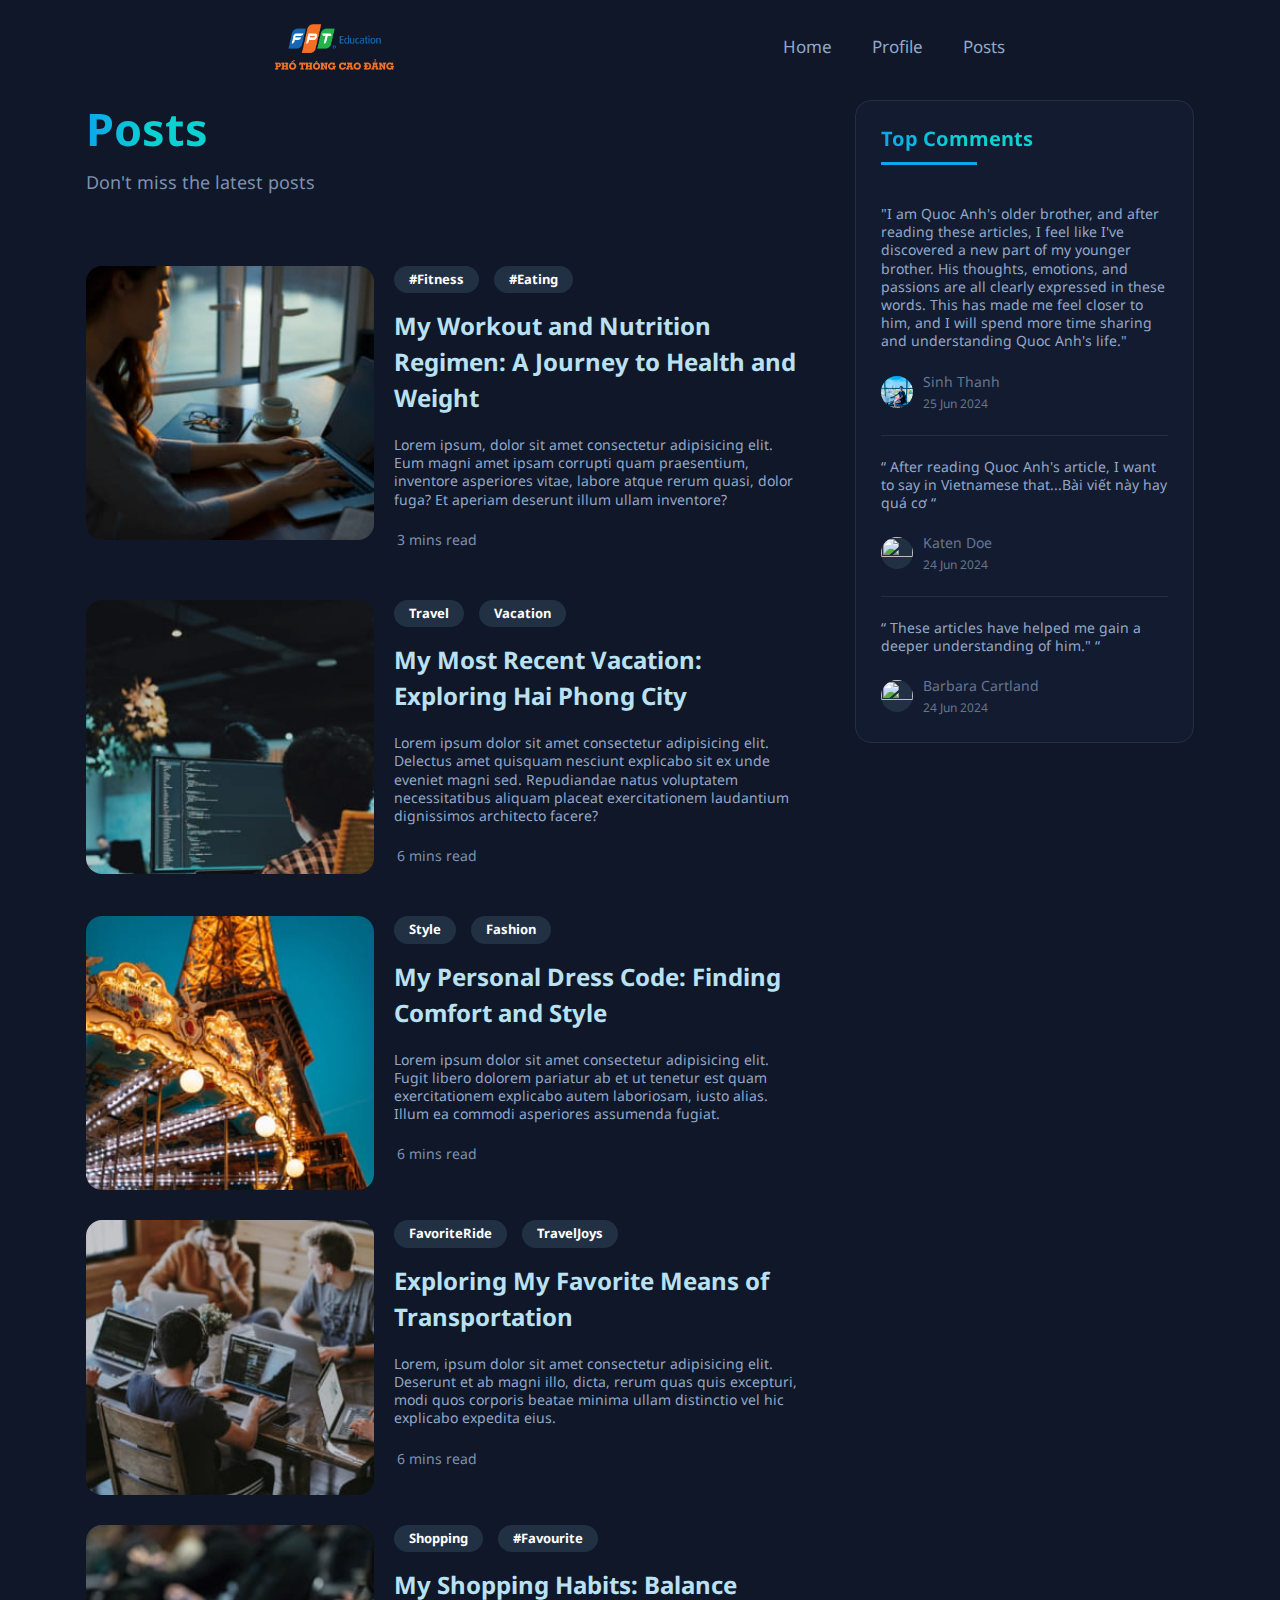
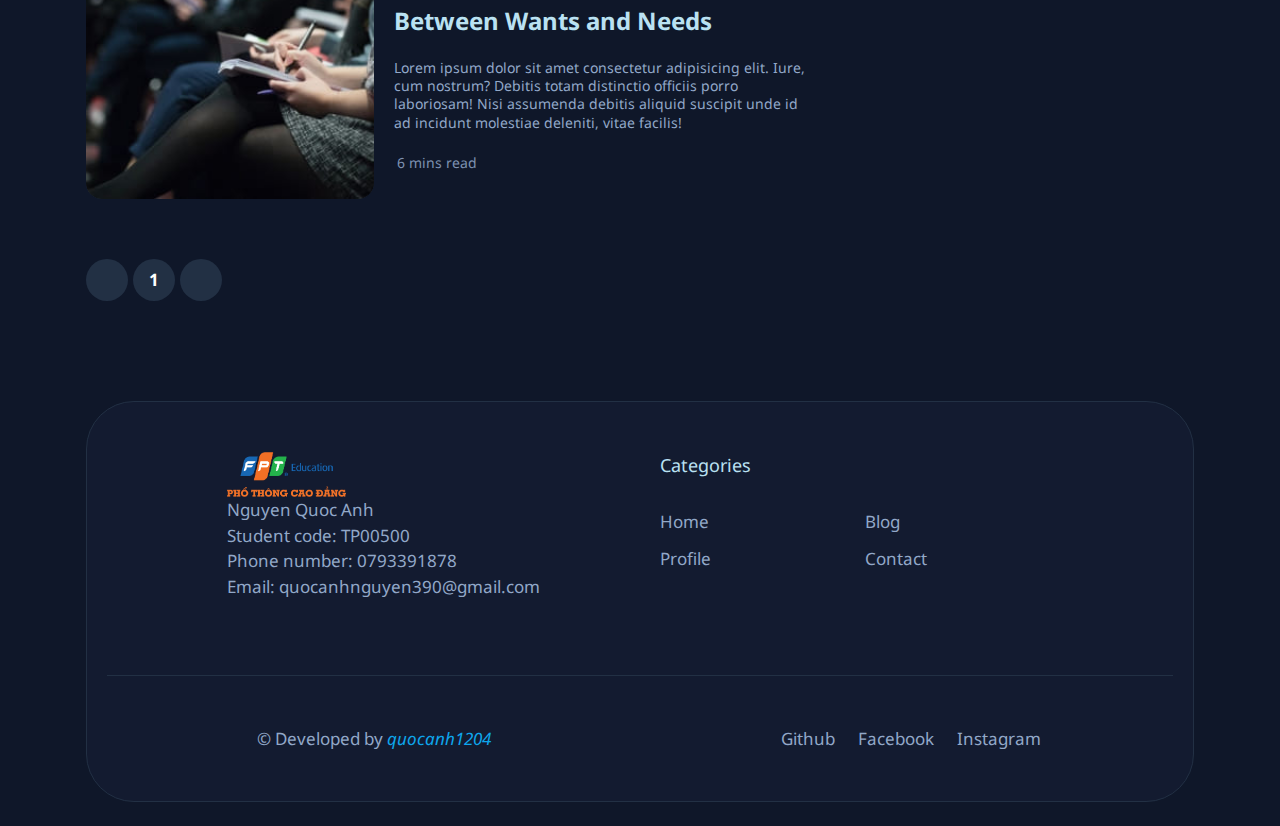
==== page/posts.html @ 00348549 "Add files via upload" ====
<!DOCTYPE html>
<html lang="en">
  <head>
    <meta charset="UTF-8" />
    <meta name="viewport" content="width=device-width, initial-scale=1.0" />
    <title>Posts- Nguyen Quoc Anh</title>
    <meta name="title" content="Quoc Anh - Posts" />

    <link rel="preconnect" href="https://fonts.googleapis.com" />
    <link rel="preconnect" href="https://fonts.gstatic.com" crossorigin />
    <link
      href="https://fonts.googleapis.com/css2?family=Noto+Sans:wght@300;400;500;600;700;800&display=swap"
      rel="stylesheet"
    />
    <link rel="stylesheet" href="/assets/css/style.css" />
  </head>
  <body id="#top">
    <!-- Header -->
    <header class="header" data-header>
      <div class="container">
        <a href="/#" class="logo">
          <img
            src="/assets/images/logo.png"
            width="119"
            height="37"
            alt="FPT logo"
          />
        </a>

        <nav class="navbar" data-navbar>
          <div class="navbar-top">
            <a href="/#" class="logo">
              <img
                src="/assets/images/logo.png"
                width="119"
                height="37"
                alt="FPT logo"
              />
            </a>

            <button
              class="nav-close-btn"
              aria-label="close menu"
              data-nav-toggler
            >
              <ion-icon name="close-outline" aria-hidden="true"></ion-icon>
            </button>
          </div>

          <ul class="navbar-list">
            <li>
              <a href="/#" class="navbar-link hover-1" data-nav-toggler>Home</a>
            </li>

            <li>
              <a
                href="/page/profile.html"
                class="navbar-link hover-1"
                data-nav-toggler
                >Profile</a
              >
            </li>
            <li>
              <a
                href="/page/posts.html"
                class="navbar-link hover-1"
                data-nav-toggler
                >Posts</a
              >
            </li>
          </ul>
        </nav>
      </div>
    </header>
    <!-- Posts -->
    <section
      class="section recent-post"
      id="recent"
      aria-labelledby="recent-label"
    >
      <div class="container">
        <div class="post-main">
          <h2 class="headline headline-2 section-title">
            <span class="span">Posts</span>
          </h2>

          <p class="section-text">Don't miss the latest posts</p>

          <ul class="grid-list">
            <li>
              <div class="recent-post-card">
                <figure
                  class="card-banner img-holder"
                  style="--width: 271; --height: 258"
                >
                <a href="/page/topic1.html"> <img
                  src="/assets/images/recent-post-1.jpg"
                  width="271"
                  height="258"
                  loading="lazy"
                  alt="Helpful Tips for Working from Home as a Freelancer"
                  class="img-cover"
                /></a>
                 
                </figure>

                <div class="card-content">
                  <div class="card-wrapper" style="margin-block:0;">  <div class="card-tag">  <a href="#" class="card-badge">#Fitness</a>
                    <a href="#" class="card-badge">#Eating</a></div></div>
                
                
                  <h3 class="headline headline-3 card-title">
                    <a href="/page/topic1.html" class="link hover-2"
                      >My Workout and Nutrition Regimen: A Journey to Health and Weight</a
                    >
                  </h3>

                  <p class="card-text">
                 Lorem ipsum, dolor sit amet consectetur adipisicing elit. Eum magni amet ipsam corrupti quam praesentium, inventore asperiores vitae, labore atque rerum quasi, dolor fuga? Et aperiam deserunt illum ullam inventore?
                  </p>

                  <div class="card-wrapper">
                   

                    <div class="wrapper">
                      <ion-icon
                        name="time-outline"
                        aria-hidden="true"
                        role="img"
                        class="md hydrated"
                      ></ion-icon>

                      <span class="span">3 mins read</span>
                    </div>
                  </div>
                </div>
              </div>
            </li>

            <li>
              <div class="recent-post-card">
                <figure
                  class="card-banner img-holder"
                  style="--width: 271; --height: 258"
                >
                <a href="/page/topic2.html"> <img
                  src="/assets/images/recent-post-2.jpg"
                  width="271"
                  height="258"
                  loading="lazy"
                  alt="Helpful Tips for Working from Home as a Freelancer"
                  class="img-cover"
                /></a>
                 
                </figure>

                <div class="card-content" style="margin-block: 0;">
                  <div class="card-wrapper" style="margin-block:0;">  <div class="card-tag"> 
                  <a href="#" class="card-badge">Travel</a>
                  <a href="#" class="card-badge">Vacation</a></div></div>

                  <h3 class="headline headline-3 card-title">
                    <a href="/page/topic2.html" class="link hover-2"
                      >My Most Recent Vacation: Exploring Hai Phong City</a
                    >
                  </h3>

                  <p class="card-text">
                   Lorem ipsum dolor sit amet consectetur adipisicing elit. Delectus amet quisquam nesciunt explicabo sit ex unde eveniet magni sed. Repudiandae natus voluptatem necessitatibus aliquam placeat exercitationem laudantium dignissimos architecto facere?
                  </p>

                  <div class="card-wrapper">
                    <div class="wrapper">
                      <ion-icon
                        name="time-outline"
                        aria-hidden="true"
                        role="img"
                        class="md hydrated"
                      ></ion-icon>

                      <span class="span">6 mins read</span>
                    </div>
                  </div>
                </div>
              </div>
            </li>

            <li>
              <div class="recent-post-card">
                <figure
                  class="card-banner img-holder"
                  style="--width: 271; --height: 258"
                >
                <a href="/page/topic3.html"><img
                  src="/assets/images/recent-post-3.jpg"
                  width="271"
                  height="258"
                  loading="lazy"
                  alt="Helpful Tips for Working from Home as a Freelancer"
                  class="img-cover"
                /></a>
                  
                </figure>

                <div class="card-content">
                  
                  <div class="card-wrapper" style="margin-block:0;">  <div class="card-tag"> 
                    <a href="#" class="card-badge">Style</a>
                    <a href="#" class="card-badge">Fashion</a></div></div>

                  <h3 class="headline headline-3 card-title">
                    <a href="/page/topic3.html" class="link hover-2"
                      >My Personal Dress Code: Finding Comfort and Style</a
                    >
                  </h3>

                  <p class="card-text">
                    Lorem ipsum dolor sit amet consectetur adipisicing elit. Fugit libero dolorem pariatur ab et ut tenetur est quam exercitationem explicabo autem laboriosam, iusto alias. Illum ea commodi asperiores assumenda fugiat.
                  </p>

                  <div class="card-wrapper">

                    <div class="wrapper">
                      <ion-icon
                        name="time-outline"
                        aria-hidden="true"
                        role="img"
                        class="md hydrated"
                      ></ion-icon>

                      <span class="span">6 mins read</span>
                    </div>
                  </div>
                </div>
              </div>
            </li>

            <li>
              <div class="recent-post-card">
                <figure
                  class="card-banner img-holder"
                  style="--width: 271; --height: 258"
                >
                <a href="/page/topic4.html"> <img
                  src="/assets/images/recent-post-4.jpg"
                  width="271"
                  height="258"
                  loading="lazy"
                  alt="Helpful Tips for Working from Home as a Freelancer"
                  class="img-cover"
                /></a>
                 
                </figure>

                <div class="card-content">
                  <div class="card-wrapper" style="margin-block:0;">  <div class="card-tag"> 
                  <a href="#" class="card-badge">FavoriteRide</a>
                  <a href="#" class="card-badge">TravelJoys</a></div></div>

                  <h3 class="headline headline-3 card-title">
                    <a href="/page/topic4.html" class="link hover-2"
                      >Exploring My Favorite Means of Transportation</a
                    >
                  </h3>

                  <p class="card-text">
                   Lorem, ipsum dolor sit amet consectetur adipisicing elit. Deserunt et ab magni illo, dicta, rerum quas quis excepturi, modi quos corporis beatae minima ullam distinctio vel hic explicabo expedita eius.
                  </p>

                  <div class="card-wrapper">
                    

                    <div class="wrapper">
                      <ion-icon
                        name="time-outline"
                        aria-hidden="true"
                        role="img"
                        class="md hydrated"
                      ></ion-icon>

                      <span class="span">6 mins read</span>
                    </div>
                  </div>
                </div>
              </div>
            </li>

            <li>
              <div class="recent-post-card">
                <figure
                  class="card-banner img-holder"
                  style="--width: 271; --height: 258"
                >
                <a href="/page/topic5.html"> <img
                  src="/assets/images/recent-post-5.jpg"
                  width="271"
                  height="258"
                  loading="lazy"
                  alt="Helpful Tips for Working from Home as a Freelancer"
                  class="img-cover"
                /></a>
                 
                </figure>

                <div class="card-content">
                  <div class="card-wrapper" style="margin-block:0;">  <div class="card-tag"> 
                  <a href="#" class="card-badge">Shopping</a>
                  <a href="#" class="card-badge">#Favourite</a></div></div>

                  <h3 class="headline headline-3 card-title">
                    <a href="/page/topic5.html" class="link hover-2"
                      >My Shopping Habits: Balance Between Wants and Needs</a
                    >
                  </h3>

                  <p class="card-text">
                    Lorem ipsum dolor sit amet consectetur adipisicing elit. Iure, cum nostrum? Debitis totam distinctio officiis porro laboriosam! Nisi assumenda debitis aliquid suscipit unde id ad incidunt molestiae deleniti, vitae facilis!
                  </p>

                  <div class="card-wrapper">
                   

                    <div class="wrapper">
                      <ion-icon
                        name="time-outline"
                        aria-hidden="true"
                        role="img"
                        class="md hydrated"
                      ></ion-icon>

                      <span class="span">6 mins read</span>
                    </div>
                  </div>
                </div>
              </div>
            </li>
          </ul>

          <nav aria-label="pagination" class="pagination">
            <a href="#" class="pagination-btn" aria-label="previous page">
              <ion-icon
                name="arrow-back"
                aria-hidden="true"
                role="img"
                class="md hydrated"
              ></ion-icon>
            </a>

            <a href="#" class="pagination-btn">1</a>
            

            <a href="#" class="pagination-btn" aria-label="next page">
              <ion-icon
                name="arrow-forward"
                aria-hidden="true"
                role="img"
                class="md hydrated"
              ></ion-icon>
            </a>
          </nav>
        </div>
        <div class="card aside-card">

          <h3 class="headline headline-2 aside-title">
            <span class="span">Top Comments</span>
          </h3>

          <ul class="comment-list">

            <li>
              <div class="comment-card">

                <blockquote class="card-text">
                  "I am Quoc Anh's older brother, and after reading these articles, I feel like I've discovered a new part of my younger brother. His thoughts, emotions, and passions are all clearly expressed in these words. This has made me feel closer to him, and I will spend more time sharing and understanding Quoc Anh's life."
                </blockquote>

                <div class="profile-card">
                  <figure class="profile-banner img-holder">
                    <img src="/assets/images/sinhthanh.jpg" width="32" height="32" loading="lazy" alt="Sinhthanh">
                  </figure>

                  <div>
                    <p class="card-title">Sinh Thanh</p>

                    <time class="card-date" datetime="2024-06-25">25 Jun 2024</time>
                  </div>
                </div>

              </div>
            </li>

            <li>
              <div class="comment-card">

                <blockquote class="card-text">
                  “ After reading Quoc Anh's article, I want to say in Vietnamese that...Bài viết này hay quá cơ “
                </blockquote>

                <div class="profile-card">
                  <figure class="profile-banner img-holder">
                    <img src="https://cloudflare-ipfs.com/ipfs/Qmd3W5DuhgHirLHGVixi6V76LhCkZUz6pnFt5AJBiyvHye/avatar/547.jpg" width="32" height="32" loading="lazy" alt="">
                  </figure>

                  <div>
                    <p class="card-title">Katen Doe</p>

                    <time class="card-date" datetime="2024-06-24">24 Jun 2024</time>
                  </div>
                </div>

              </div>
            </li>

            <li>
              <div class="comment-card">

                <blockquote class="card-text">
                  “ These articles have helped me gain a deeper understanding of him." “
                </blockquote>

                <div class="profile-card">
                  <figure class="profile-banner img-holder">
                    <img src="https://cloudflare-ipfs.com/ipfs/Qmd3W5DuhgHirLHGVixi6V76LhCkZUz6pnFt5AJBiyvHye/avatar/205.jpg" width="32" height="32" loading="lazy" alt="">
                  </figure>

                  <div>
                    <p class="card-title">Barbara Cartland</p>

                    <time class="card-date" datetime="2024-06-24">24 Jun 2024</time>
                  </div>
                </div>

              </div>
            </li>

          </ul>

        </div>
        </div>
      </div>
      
    </section>
    <footer>
    <div class="container">

      <div class="card footer">

        <div class="section footer-top">

          <div class="footer-list">

            <a href="/#" class="logo">
              <img src="/assets/images/logo.png" width="119" height="37" loading="lazy" alt="Quoc Anh logo">
            </a>

            <div style="
    font-size: 17px;
"><p class="footer-list ">
              Nguyen Quoc Anh <br>
              Student code: TP00500<br>
              <a href="tel:/0793391878">Phone number: 0793391878</a><a href="mailto:quocanhnguyen390@gmail.com"> Email: quocanhnguyen390@gmail.com</a>
             <br>
              
            </p></div>

           

          </div>

          <div class="footer-list">

            <p class="footer-list-title">Categories</p>

            <ul>

              <li>
                <a href="/#" class="footer-link hover-2">Home</a>
              </li>

              <li>
                <a href="/#" class="footer-link hover-2">Profile</a>
              </li>

              <li>
                <a href="/#" class="footer-link hover-2">Blog</a>
              </li>

              <li>
                <a href="/#" class="footer-link hover-2">Contact</a>
              </li>

             
            </ul>

          </div>

         

        </div>

        <div class="footer-bottom">

          <p class="copyright">
            © Developed by <a href="#" class="copyright-link">quocanh1204</a>
          </p>

          <ul class="social-list">

            <li>
              <a href="https://github.com/quanh1204" class="social-link" target="_blank">
                <ion-icon name="logo-github" role="img" class="md hydrated" aria-label="logo github"></ion-icon>

                <span class="span">Github</span>
              </a>
            </li>

            <li>
              <a href="https://www.facebook.com/quocanh1204.dev/" class="social-link" target="_blank">
                <ion-icon name="logo-facebook" role="img" class="md hydrated" aria-label="logo facebook"></ion-icon>

                <span class="span">Facebook</span>
              </a>
            </li>

            <li>
              <a href="https://www.instagram.com/quocanh1204.dev/" class="social-link" target="_blank">
                <ion-icon name="logo-instagram" role="img" class="md hydrated" aria-label="logo instagram"></ion-icon>

                <span class="span">Instagram</span>
              </a>
            </li>

          </ul>

        </div>

      </div>

    </div>
  </footer>
    <a href="#top" class="back-top-btn" aria-label="back to top" data-back-top-btn>
      <ion-icon name="arrow-up-outline" aria-hidden="true"></ion-icon>
    </a>
    <script src="/assets/js/script.js"></script>

    <script type="module" src="https://unpkg.com/ionicons@5.5.2/dist/ionicons/ionicons.esm.js"></script>
    <script nomodule src="https://unpkg.com/ionicons@5.5.2/dist/ionicons/ionicons.js"></script>
  </body>
</html>
---- assets/css/style.css ----
/*-----------------------------------*\
  #style.css
\*-----------------------------------*/

/**
 * copyright 2022 codewithsadee
 */

/*-----------------------------------*\
  #CUSTOM PROPERTY
\*-----------------------------------*/

:root {
  /**
   * COLORS
   */

  /** Background colors */
  --bg-wild-blue-yonder: hsla(216, 33%, 68%, 1);
  --bg-carolina-blue: hsla(199, 89%, 49%, 1);
  --bg-prussian-blue: hsla(216, 33%, 20%, 1);
  --bg-oxford-blue: hsla(222, 44%, 13%, 1);
  --bg-oxford-blue-2: hsla(222, 47%, 11%, 1);

  /** Text colors */
  --text-white: hsla(0, 0%, 100%, 1);
  --text-alice-blue: hsla(216, 100%, 95%, 1);
  --text-columbia-blue: hsla(199, 69%, 84%, 1);
  --text-wild-blue-yonder: hsla(216, 33%, 68%, 1);
  --text-carolina-blue: hsla(199, 89%, 49%, 1);
  --text-shadow-blue: hsla(217, 24%, 59%, 1);
  --text-slate-gray: hsla(217, 17%, 48%, 1);

  /** Gradient colors */
  --gradient-1: linear-gradient(90deg, #0ea5ea, #0bd1d1 51%);
  --gradient-2: linear-gradient(90deg, #0ea5ea, #0bd1d1 51%, #0ea5ea);
  --gradient-3: linear-gradient(0deg, #000d1a, transparent);

  /** Border colors */
  --border-wild-blue-yonder: hsla(216, 33%, 68%, 1);
  --border-prussian-blue: hsla(216, 33%, 20%, 1);
  --border-white: hsl(0, 0%, 100%);
  --border-white-alpha-15: hsla(0, 0%, 100%, 0.15);

  /** Default colors */
  --white: hsl(0, 0%, 100%, 1);
  --black: hsl(0, 0%, 0%, 1);

  /**
   * TYPOGRAPHY
   */

  /** Font family */
  --fontFamily-noto_sans: "Noto Sans", sans-serif;

  /** Font size */
  --fontSize-1: 2.9rem;
  --fontSize-2: 2rem;
  --fontSize-3: 1.8rem;
  --fontSize-4: 1.6rem;
  --fontSize-5: 1.5rem;
  --fontSize-6: 1.4rem;
  --fontSize-7: 1.2rem;
  --fontSize-8: 1.3rem;

  /** Font weight */
  --weight-medium: 500;
  --weight-semiBold: 600;
  --weight-bold: 700;
  --weight-extraBold: 800;

  /** Line height */
  --lineHeight-1: 1.3;
  --lineHeight-2: 1.5;
  --lineHeight-4: 1.5;

  /**
   * BOX SHADOW
   */

  --shadow-1: 0 8px 20px 0 hsla(0, 0%, 0%, 0.05);
  --shadow-2: 0px 3px 20px hsla(180, 90%, 43%, 0.2);

  /**
   * BORDER RADIUS
   */

  --radius-6: 6px;
  --radius-8: 8px;
  --radius-16: 16px;
  --radius-48: 48px;
  --radius-circle: 50%;
  --radius-pill: 200px;

  /**
   * SPACING
   */

  --section-padding: 70px;

  /**
   * TRANSITION
   */

  --transition-1: 0.25s ease;
  --transition-2: 0.5s ease;
  --cubic-in: cubic-bezier(0.51, 0.03, 0.64, 0.28);
  --cubic-out: cubic-bezier(0.05, 0.83, 0.52, 0.97);
}

/*-----------------------------------*\
  #RESET
\*-----------------------------------*/

*,
*::before,
*::after {
  margin: 0;
  padding: 0;
  box-sizing: border-box;
}

li {
  list-style: none;
}

a,
img,
span,
input,
button,
ion-icon {
  display: block;
}

a {
  color: inherit;
  text-decoration: none;
}

img {
  height: auto;
}

input,
button {
  background: none;
  border: none;
  font: inherit;
  color: inherit;
}

input {
  width: 100%;
  outline: none;
}

button {
  cursor: pointer;
}

ion-icon {
  pointer-events: none;
}

address {
  font-style: normal;
}

html {
  font-size: 10px;
  scroll-behavior: smooth;
}

body {
  background-color: var(--bg-oxford-blue-2);
  color: var(--text-shadow-blue);
  font-family: var(--fontFamily-noto_sans);
  font-size: 1.7rem;
  line-height: var(--lineHeight-4);
  overflow-y: overlay;
}

body.nav-active {
  overflow: hidden;
}

::-webkit-scrollbar {
  width: 5px;
}

::-webkit-scrollbar-track {
  background-color: transparent;
}

::-webkit-scrollbar-thumb {
  background-color: var(--bg-carolina-blue);
  border-radius: var(--radius-pill);
}

/*-----------------------------------*\
  #REUSED STYLE
\*-----------------------------------*/

.container {
  padding-inline: 16px;
}

.hover-1,
.hover-2 {
  transition: var(--transition-1);
}

.hover-1:is(:hover, :focus-visible) {
  color: var(--text-wild-blue-yonder);
  transform: translateX(3px);
}

.hover-2:is(:hover, :focus-visible) {
  color: var(--text-carolina-blue);
}

.profile-card {
  display: flex;
  align-items: center;
  gap: 10px;
}

.profile-card .profile-banner {
  border-radius: var(--radius-circle);
}

.headline {
  color: var(--text-columbia-blue);
  line-height: var(--lineHeight-1);
}

.headline-1 {
  font-size: var(--fontSize-1);
  color: var(--text-alice-blue);
  font-weight: var(--weight-extraBold);
}

.headline-2 {
  font-size: var(--fontSize-2);
}

.headline-3 {
  font-size: var(--fontSize-2);
  line-height: var(--lineHeight-2);
}

.section-title {
  margin-block-end: 10px;
}

.headline .span {
  background-image: var(--gradient-1);
  display: inline-block;
  -webkit-text-fill-color: transparent;
  -webkit-background-clip: text;
}

.btn {
  background-image: var(--gradient-2);
  background-size: 200%;
  background-position: left;
  color: var(--white);
  font-size: var(--fontSize-6);
  font-weight: var(--weight-bold);
  max-width: max-content;
  display: flex;
  align-items: center;
  gap: 3px;
  transition: var(--transition-1);
}

.btn:is(:hover, :focus-visible) {
  background-position: right;
}

.btn-primary {
  padding: 8px 16px;
  border-radius: var(--radius-6);
}

.btn-secondary {
  padding: 18px 30px;
  border-radius: var(--radius-pill);
}

.w-100 {
  width: 100%;
}

.card {
  background-color: var(--bg-oxford-blue);
  border: 1px solid var(--border-prussian-blue);
}

.img-holder {
  aspect-ratio: var(--width) / var(--height);
  background-color: var(--bg-prussian-blue);
  overflow: hidden;
}

.img-cover {
  width: 100%;
  height: 100%;
  object-fit: cover;
}

.section {
  padding-block: var(--section-padding);
}

.section-text {
  font-size: var(--fontSize-3);
  margin-block-end: 70px;
}

.grid-list {
  display: grid;
  gap: 30px;
}

.card-wrapper {
  display: flex;
  justify-content: space-between;
  gap: 20px;
  align-items: center;
  font-size: var(--fontSize-6);
  margin-block: 20px;
}

.card-wrapper :is(.card-tag, .wrapper) {
  display: flex;
  gap: 3px;
  align-items: center;
}

/*-----------------------------------*\
  #HEADER
\*-----------------------------------*/

.header .btn {
  display: none;
}

.header {
  position: fixed;
  top: 0;
  left: 0;
  width: 100%;
  padding-block: 24px;
  background-color: var(--bg-oxford-blue-2);
  z-index: 4;
}

.header.active {
  padding-block: 8px;
  box-shadow: var(--shadow-1);
  border-block-end: 1px solid var(--bg-prussian-blue);
  animation: slideIn 0.5s ease forwards;
}

@keyframes slideIn {
  0% {
    transform: translateY(-100%);
  }
  100% {
    transform: translateY(0);
  }
}

.header .container {
  display: flex;
  justify-content: space-around;
  align-items: center;
  gap: 10px;
}

.nav-open-btn,
.nav-close-btn {
  color: var(--text-wild-blue-yonder);
  font-size: 3.5rem;
}

.navbar {
  position: absolute;
  top: 0;
  right: -340px;
  max-width: 340px;
  width: 100%;
  height: 100vh;
  background-color: var(--bg-oxford-blue-2);
  padding: 30px;
  z-index: 2;
  overflow-y: auto;
  visibility: hidden;
  transition: 0.25s var(--cubic-in);
}

.navbar.active {
  transform: translateX(-340px);
  visibility: visible;
  transition: 0.5s var(--cubic-out);
}

.navbar-top {
  display: flex;
  justify-content: space-between;
  align-items: center;
  padding-block-end: 15px;
  margin-block-end: 15px;
  border-block-end: 1px solid var(--border-prussian-blue);
}

.navbar-list {
  border-block-end: 1px solid var(--border-white-alpha-15);
}

.navbar-link {
  color: var(--text-alice-blue);
  font-weight: var(--weight-medium);
  padding-block: 10px;
}

.navbar-bottom {
  padding-block: 30px 20px;
  margin-block: 20px 25px;
  border-block: 1px solid var(--border-prussian-blue);
}

.navbar .profile-card {
  margin-block-end: 15px;
}

.navbar .profile-card .card-title {
  color: var(--text-columbia-blue);
  font-size: var(--fontSize-6);
  font-weight: var(--weight-semiBold);
}

.navbar .profile-card .card-subtitle {
  font-size: var(--fontSize-7);
}

.navbar .link-list {
  columns: 2;
  -webkit-columns: 2;
}

.navbar-bottom-link {
  color: var(--text-alice-blue);
  font-size: var(--fontSize-6);
  padding-block: 6px;
}

.copyright-text {
  color: var(--text-alice-blue);
  font-size: var(--fontSize-8);
}

/*-----------------------------------*\
  #HERO
\*-----------------------------------*/

.hero-bg {
  display: none;
}

.hero {
  padding-block-start: calc(var(--section-padding) + 160px);
}

.hero .container {
  display: grid;
  gap: 50px;
}

.hero-subtitle {
  font-size: var(--fontSize-6);
  font-weight: var(--weight-bold);
}

.hero .section-title {
  margin-block: 20px;
}

.hero .hero-text {
  margin-block-end: 40px;
}

.hero .input-wrapper:hover {
  box-shadow: var(--shadow-2);
}

.hero .input-wrapper {
  position: relative;
  padding: 10px;
  padding-inline-start: 20px;
  background-color: var(--bg-prussian-blue);
  border-radius: var(--radius-6);
  border: 1px solid var(--bg-carolina-blue);
  display: flex;
  justify-items: flex-end;
  transition: var(--transition-1);
}

.hero .input-field {
  padding-inline-end: 5px;
}

.hero-banner {
  position: relative;
}

.hero-banner .w-100 {
  max-width: max-content;
  margin-inline: auto;
}

.hero .shape {
  position: absolute;
  z-index: -1;

  animation: heroDecoAnim 3s linear infinite alternate;
}

@keyframes heroDecoAnim {
  0% {
    transform: translateY(40px) rotate(0);
  }
  100% {
    transform: translateY(0) rotate(0.4turn);
  }
}

.hero .shape-1 {
  top: 50px;
  right: 40px;
}

.hero .shape-2 {
  bottom: 20px;
  left: 24px;
}

/*-----------------------------------*\
  #TOPICS
\*-----------------------------------*/

.topic-card {
  padding: 24px;
  border-radius: var(--radius-8);
}

.topic-card .card-content {
  margin-block-end: 15px;
}

.topic-card .card-text {
  color: var(--text-wild-blue-yonder);
  font-size: var(--fontSize-6);
  margin-block: 15px 20px;
}

.btn-group {
  display: flex;
  align-items: center;
  gap: 10px;
}

.btn-icon {
  width: 32px;
  height: 32px;
  display: grid;
  place-items: center;
  background: var(--bg-prussian-blue);
  border-radius: var(--radius-circle);
  color: var(--white);
}

.btn-icon:is(:hover, :focus-visible) {
  background: var(--gradient-1);
}

.slider {
  --slider-items: 1;
  overflow: hidden;
}

.slider-list {
  position: relative;
  display: flex;
  align-items: center;
  gap: 20px;
  transition: transform var(--transition-2);
}

.slider-item {
  min-width: 100%;
}

.slider-card {
  position: relative;
}

.slider-card::before {
  content: "";
  position: absolute;
  bottom: 0;
  left: 0;
  width: 100%;
  height: 50%;
  background-image: var(--gradient-3);
  border-radius: var(--radius-8);
}

.slider-list .slider-banner {
  border-radius: var(--radius-8);
}

.slider-content {
  position: absolute;
  bottom: 15px;
  left: 15px;
}

.slider-title {
  color: var(--text-columbia-blue);
  font-weight: var(--weight-bold);
  margin-block-end: 5px;
  transition: var(--transition-1);
}

.slider-card:is(:hover, :focus-visible) .slider-title {
  color: var(--text-carolina-blue);
}

.slider-subtitle {
  font-size: var(--fontSize-7);
}

/*-----------------------------------*\
  #FEATURED
\*-----------------------------------*/

.feature-bg {
  display: none;
}

.feature-list {
  display: flex;
  flex-wrap: wrap;
  gap: 30px;
}

.feature-card {
  padding: 20px;
  border-radius: var(--radius-16);
  transition: var(--transition-1);
}

.feature-card:is(:hover, :focus-within) {
  transform: translateY(-5px);
}

.feature-card .card-banner {
  border-radius: var(--radius-16);
}

.feature-card .card-wrapper {
  margin-block-start: 24px;
}

.feature .profile-card :is(.card-title, .card-subtitle) {
  color: var(--text-slate-gray);
}

.feature .profile-card .card-title {
  font-weight: var(--weight-bold);
}

.feature .profile-card .card-subtitle,
.feature .card-wrapper .card-btn {
  font-size: var(--fontSize-6);
}

.feature-card .card-wrapper:last-child {
  font-size: var(--fontSize-4);
  margin-block-end: 0;
}

.feature .card-wrapper .card-btn {
  position: relative;
  color: var(--text-wild-blue-yonder);
  z-index: 1;
}

.feature .card-wrapper .card-btn::before {
  content: "";
  position: absolute;
  top: -13px;
  left: -20px;
  width: 48px;
  height: 48px;
  background-color: var(--bg-oxford-blue-2);
  border-radius: var(--radius-circle);
  z-index: -1;
}

.feature .btn {
  margin-inline: auto;
}

/*-----------------------------------*\
  #POPULAR TAGS
\*-----------------------------------*/

.tags .grid-list {
  grid-template-columns: repeat(auto-fit, minmax(125px, 1fr));
}

.tag-btn {
  width: 100%;
  display: flex;
  align-items: center;
  gap: 8px;
  padding: 18px;
  border-radius: var(--radius-16);
}

.tag-btn:is(:hover, :focus-visible) {
  box-shadow: var(--shadow-2);
  background-image: linear-gradient(
      var(--bg-oxford-blue),
      var(--bg-oxford-blue)
    ),
    var(--gradient-1);
  background-clip: padding-box, border-box;
  border-color: transparent;
  transform: translateY(-2px);
  transition: var(--transition-1);
}

.tag-btn img {
  width: 100%;
  max-width: 32px;
}

/*-----------------------------------*\
  #RECENT POST
\*-----------------------------------*/

.recent-post .container {
  display: grid;
  gap: 50px;
}

.recent-post-card {
  display: grid;
  gap: 30px;
}

.recent-post-card .card-banner {
  border-radius: var(--radius-16);
  transition: var(--transition-1);
}

.recent-post-card:is(:hover, :focus-within) .card-banner {
  transform: translateY(-2px);
}

.recent-post-card .card-text {
  color: var(--text-wild-blue-yonder);
  font-size: var(--fontSize-6);
  line-height: var(--lineHeight-1);
}

.recent-post-card .card-badge {
  background-color: var(--bg-prussian-blue);
  max-width: max-content;
  color: var(--text-white);
  font-size: var(--fontSize-8);
  font-weight: var(--weight-bold);
  padding: 4px 15px;
  border-radius: var(--radius-pill);
  transition: var(--transition-1);
}

.recent-post-card .card-badge:is(:hover, :focus-visible),
.pagination-btn:is(:hover, :focus-visible) {
  transform: translateY(-2px);
  background-color: var(--bg-carolina-blue);
}

.recent-post-card .card-title {
  margin-block: 15px 20px;
}

.recent-post-card .card-tag {
  gap: 15px;
  color: var(--text-slate-gray);
}

.recent-post-card .card-wrapper ion-icon {
  font-size: 1.8rem;
  --ionicon-stroke-width: 40px;
}

.pagination-btn {
  background-color: var(--bg-prussian-blue);
  color: var(--text-white);
  font-weight: var(--weight-bold);
  line-height: 1;
  width: 35px;
  height: 35px;
  display: grid;
  place-items: center;
  border-radius: var(--radius-circle);
  transition: var(--transition-1);
}

.pagination {
  display: flex;
  justify-content: flex-start;
  align-items: center;
  gap: 5px;
  margin-block-start: 60px;
}

.aside-card {
  padding: 25px;
  border-radius: var(--radius-16);
}

.aside-title {
  margin-block-end: 40px;
}

.aside-title .span {
  position: relative;
}

.aside-title .span::after {
  content: "";
  display: block;
  width: 96px;
  height: 3px;
  background-color: var(--bg-carolina-blue);
  margin-block-start: 10px;
}

.popular-card {
  display: flex;
  align-items: flex-start;
  gap: 10px;
  margin-block-start: 20px;
}

.popular-card .card-banner {
  width: 54px;
  flex-shrink: 0;
  border-radius: var(--radius-circle);
}

.popular-list > li:not(:last-child) .card-content {
  border-block-end: 1px solid var(--border-prussian-blue);
}

.popular-card .warpper {
  display: flex;
  flex-wrap: wrap;
  align-items: center;
  column-gap: 10px;
  font-size: var(--fontSize-6);
  color: var(--text-slate-gray);
  margin-block: 12px 20px;
}

.comment-list > li:not(:last-child) .comment-card {
  padding-block-end: 22px;
  border-block-end: 1px solid var(--border-prussian-blue);
  margin-block-end: 22px;
}

.comment-card .card-text {
  color: var(--text-wild-blue-yonder);
  font-size: var(--fontSize-6);
  line-height: var(--lineHeight-1);
  margin-block-end: 20px;
}

.comment-card .profile-card {
  color: var(--text-slate-gray);
  font-size: var(--fontSize-6);
}

.comment-card .card-date {
  font-size: var(--fontSize-7);
}

.insta-card .card-text {
  color: var(--text-slate-gray);
  font-weight: var(--weight-bold);
  margin-block: 5px 30px;
}

.insta-list {
  display: grid;
  grid-template-columns: repeat(3, 1fr);
  gap: 24px;
}

.insta-post {
  border-radius: var(--radius-8);
}

/*-----------------------------------*\
  #FOOTER
\*-----------------------------------*/

.footer {
  padding-inline: 20px;
  border-radius: var(--radius-48);
  color: var(--text-wild-blue-yonder);
  margin-block-end: 24px;
}

.footer-top {
  display: grid;
  gap: 20px;
}

.footer-brand .footer-text {
  font-size: var(--fontSize-6);
}

.footer-text:not(.address) {
  margin-block: 20px;
}

.footer-brand .footer-list-title {
  margin-block-end: 2px;
}

.footer-list-title {
  color: var(--text-columbia-blue);
  font-size: var(--fontSize-3);
  margin-block-end: 30px;
}
.footer-list > p a {
  font-size: 15px;
}

.footer-list ul {
  columns: 2;
}

.footer-link {
  margin-block-end: 12px;
}

.footer .input-wrapper {
  position: relative;
  margin-block-end: 24px;
}

.footer .input-field {
  padding: 12px;
  padding-inline-start: 20px;
  border-block-end: 1px solid var(--text-wild-blue-yonder);
  font-size: var(--fontSize-6);
}

.footer .input-field::-webkit-input-placeholder {
  color: inherit;
  opacity: 0.5;
}

.footer .input-wrapper ion-icon {
  position: absolute;
  top: 50%;
  left: 0;
  transform: translateY(-50%);
  --ionicon-stroke-width: 40px;
}

.footer-bottom {
  border-block-start: 1px solid var(--border-prussian-blue);
  padding-block: 50px;
}

.copyright {
  text-align: center;
  margin-block-end: 15px;
}

.copyright-link {
  display: inline-block;
  color: var(--text-carolina-blue);
  font-style: italic;
}

.social-list {
  display: flex;
  flex-wrap: wrap;
  justify-content: center;
  gap: 15px;
}

.social-link {
  display: flex;
  align-items: center;
  gap: 8px;
  transition: var(--transition-1);
}

.social-link:is(:hover, :focus-visible) {
  color: var(--text-carolina-blue);
  transform: translateY(-2px);
}

/*-----------------------------------*\
  #BACK TO TOP
\*-----------------------------------*/

.back-top-btn {
  position: fixed;
  bottom: 20px;
  right: 20px;
  width: 50px;
  height: 50px;
  background-color: var(--bg-prussian-blue);
  color: var(--white);
  display: grid;
  place-items: center;
  border-radius: var(--radius-circle);
  border: 3px solid var(--bg-carolina-blue);
  transition: var(--transition-1);
  visibility: hidden;
  opacity: 0;
  z-index: 4;
}

.back-top-btn:is(:hover, :focus-visible) {
  box-shadow: var(--shadow-2);
}

.back-top-btn.active {
  visibility: visible;
  opacity: 1;
  transform: translateY(-10px);
}

/*-----------------------------------*\
  #MEDIA QUERIES
\*-----------------------------------*/

/**
 * responsive for large than 575px screen
 */

@media (min-width: 575px) {
  /**
   * CUSTOM PROPERTY
   */

  :root {
    /**
     * typography
     */

    /* font size */
    --fontSize-1: 4.4rem;
    --fontSize-2: 3.5rem;

    /**
     * spacing
     */

    --section-padding: 100px;
  }

  /**
   * REUSED STYLE
   */

  .container {
    max-width: 540px;
    width: 100%;
    margin-inline: auto;
  }

  .headline-3 {
    --fontSize-2: 2.4rem;
  }

  /**
   * HEADER
   */

  .header .btn {
    display: block;
    margin-inline-start: auto;
  }

  .header.active {
    padding-block: 20px;
  }

  /**
   * HERO
   */

  .hero {
    position: relative;
  }

  .hero .input-wrapper {
    max-width: 390px;
  }

  .hero-bg {
    display: block;
    position: absolute;
    pointer-events: none;
  }

  .hero-bg-1 {
    top: 80px;
    left: 0;
  }

  .hero-bg-2 {
    bottom: -200px;
    left: -20px;
  }

  .shape-2 {
    left: 60px;
  }

  /**
   * TOPICS
   */

  .topics .section-title {
    font-size: 2rem;
  }

  .slider {
    --slider-items: 3;
  }

  .slider-item {
    min-width: calc(33.33% - 13.33px);
  }

  /**
   * FEATURE
   */

  .feature {
    position: relative;
  }

  .feature-bg {
    display: block;
    position: absolute;
    top: -100px;
    right: 0;
    pointer-events: none;
  }

  /**
   * RECENT POST
   */

  .recent-post-card {
    grid-template-columns: 0.5fr 1fr;
    gap: 20px;
  }

  .pagination-btn {
    width: 42px;
    height: 42px;
  }

  /**
   * ASIDE

   */

  .aside-title {
    --fontSize-2: 2rem;
  }
}

/**
 * responsive for large than 768px screen
 */

@media (min-width: 768px) {
  /**
   * CUSTOM PROPERTY
   */

  :root {
    /**
     * typography
     */

    /* font size */
    --fontSize-1: 6.4rem;
    --fontSize-2: 4.5rem;
  }

  /**
   * REUSED STYLE
   */

  .container {
    max-width: 720px;
  }

  /**
   * RECENT POST
   */

  .recent-post-card {
    grid-template-columns: 0.7fr 1fr;
  }
}

/**
 * responsive for large than 992px screen
 */

@media (min-width: 992px) {
  /**
   * REUSED STYLE
   */

  .container {
    max-width: 930px;
  }

  /**
   * HERO
   */

  .hero {
    padding-block-start: calc(var(--section-padding) + 80px);
  }

  .hero .container {
    grid-template-columns: 1fr 1fr;
    align-items: center;
  }

  /** 
   * TOPICS
   */

  .topic-card {
    display: grid;
    grid-template-columns: 0.3fr 1fr;
    align-items: center;
    gap: 20px;
  }

  /**
   * FEATURE
   */

  .feature-list li:nth-child(-n + 2) {
    width: calc(50% - 15px);
  }

  .feature-list li:nth-child(n + 3) {
    width: calc(33.33% - 20px);
  }

  .feature-list li:nth-child(n + 3) .headline-3 {
    --fontSize-2: 2rem;
  }

  /**
   * TAGS
   */

  .tags .grid-list {
    grid-template-columns: repeat(4, 1fr);
  }

  /**
   * RECENT POST
   */

  .recent-post .container {
    grid-template-columns: 1.7fr 0.8fr;
    align-items: flex-start;
  }

  /**
   * FOOTER
   */

  .footer-top {
    grid-template-columns: repeat(2, 1fr);
  }

  .footer-bottom {
    display: grid;
    grid-template-columns: 1fr 1fr;
  }

  .copyright {
    margin-block-end: 0;
  }
}

/**
 * responsive for large than 1200px screen
 */

@media (min-width: 1200px) {
  /**
   * REUSED STYLE
   */

  .container {
    max-width: 1140px;
  }

  body.nav-active {
    overflow-y: overlay;
  }

  /**
   * HEADER
   */

  .nav-open-btn,
  .navbar-top,
  .navbar-bottom,
  .copyright-text {
    display: none;
  }

  .navbar,
  .navbar.active {
    all: unset;
    display: block;
  }

  .navbar-list {
    border-block-end: none;
    display: flex;
    gap: 40px;
    margin-inline: auto;
  }

  .header .btn {
    margin-inline-start: 0;
  }

  .navbar-link {
    color: var(--text-wild-blue-yonder);
    font-weight: unset;
  }

  .navbar-link:is(:hover, :focus-visible) {
    color: var(--text-carolina-blue);
    transform: translateX(0);
  }

  /**
   * HERO
   */

  .hero .container {
    max-width: 1050px;
  }

  /**
   * TAGS
   */

  .tags .grid-list {
    grid-template-columns: repeat(6, 1fr);
  }

  /**
   * FOOTER
   */

  .footer-top {
    gap: 40px;
    padding-inline: 120px;
    padding-top: 50px;
    padding-bottom: 50px;
  }
  .hover-container {
    cursor: url(https://cur.cursors-4u.net/nature/nat-11/nat1021.cur), default;
  }
}
.profile-list {
  box-sizing: border-box;
  list-style: none;
  margin: auto;
  padding: 2em;
  max-width: 480px;
  display: list-item;
  padding-right: 0px;
  padding-left: 0px;
}
.profile-list > li {
  background-color: #fffa;
  backdrop-filter: blur(10px) saturate(160%) contrast(180%);
  -webkit-backdrop-filter: blur(10px) saturate(160%) contrast(180%);
  border-radius: 10em;
  margin: 1.4em 0;
  box-shadow: rgb(28 32 93 / 24%) 0px 2px 8px 0px;
}
.profile-list > li > a {
  display: flex;
  flex-direction: row;
  justify-content: center;
  align-items: center;
  gap: 0.5em;
  padding-right: 15rem;
  padding-left: 15rem;
  color: var(--text-columbia-blue);
  font-size: 2rem;
}
div > .container {
  grid-template-columns: 2r;
}
#selection_contact {
  padding: 0;
}
.contact {
  background-color: var(--bg-prussian-blue);
  border: 1px solid var(--border-prussian-blue);
}
article.items {
  padding-left: calc(22px + 240px);
  min-height: 148px;
  position: relative;
}
article {
  display: block;
  unicode-bidi: isolate;
}
.head-topic {
  display: flex;
}
.img-posts {
  display: block;
  margin-left: auto;
  margin-right: auto;
  border-radius: var(--radius-16);
  width: 50%;
  margin-top: 20px;
}
.post-recent {
  margin: 10px;
  margin-top: 0;
}
.margin-fix {
  margin-block: 0;
}
.font-size-post {
  font-size: 1.5rem;
}
.card-tag > div {
  display: flex;
  justify-content: space-between;
}
.card-tag > div > a {
  display: flex;
  align-items: center;
}
.title-posts {
  font-size: 3rem;
}
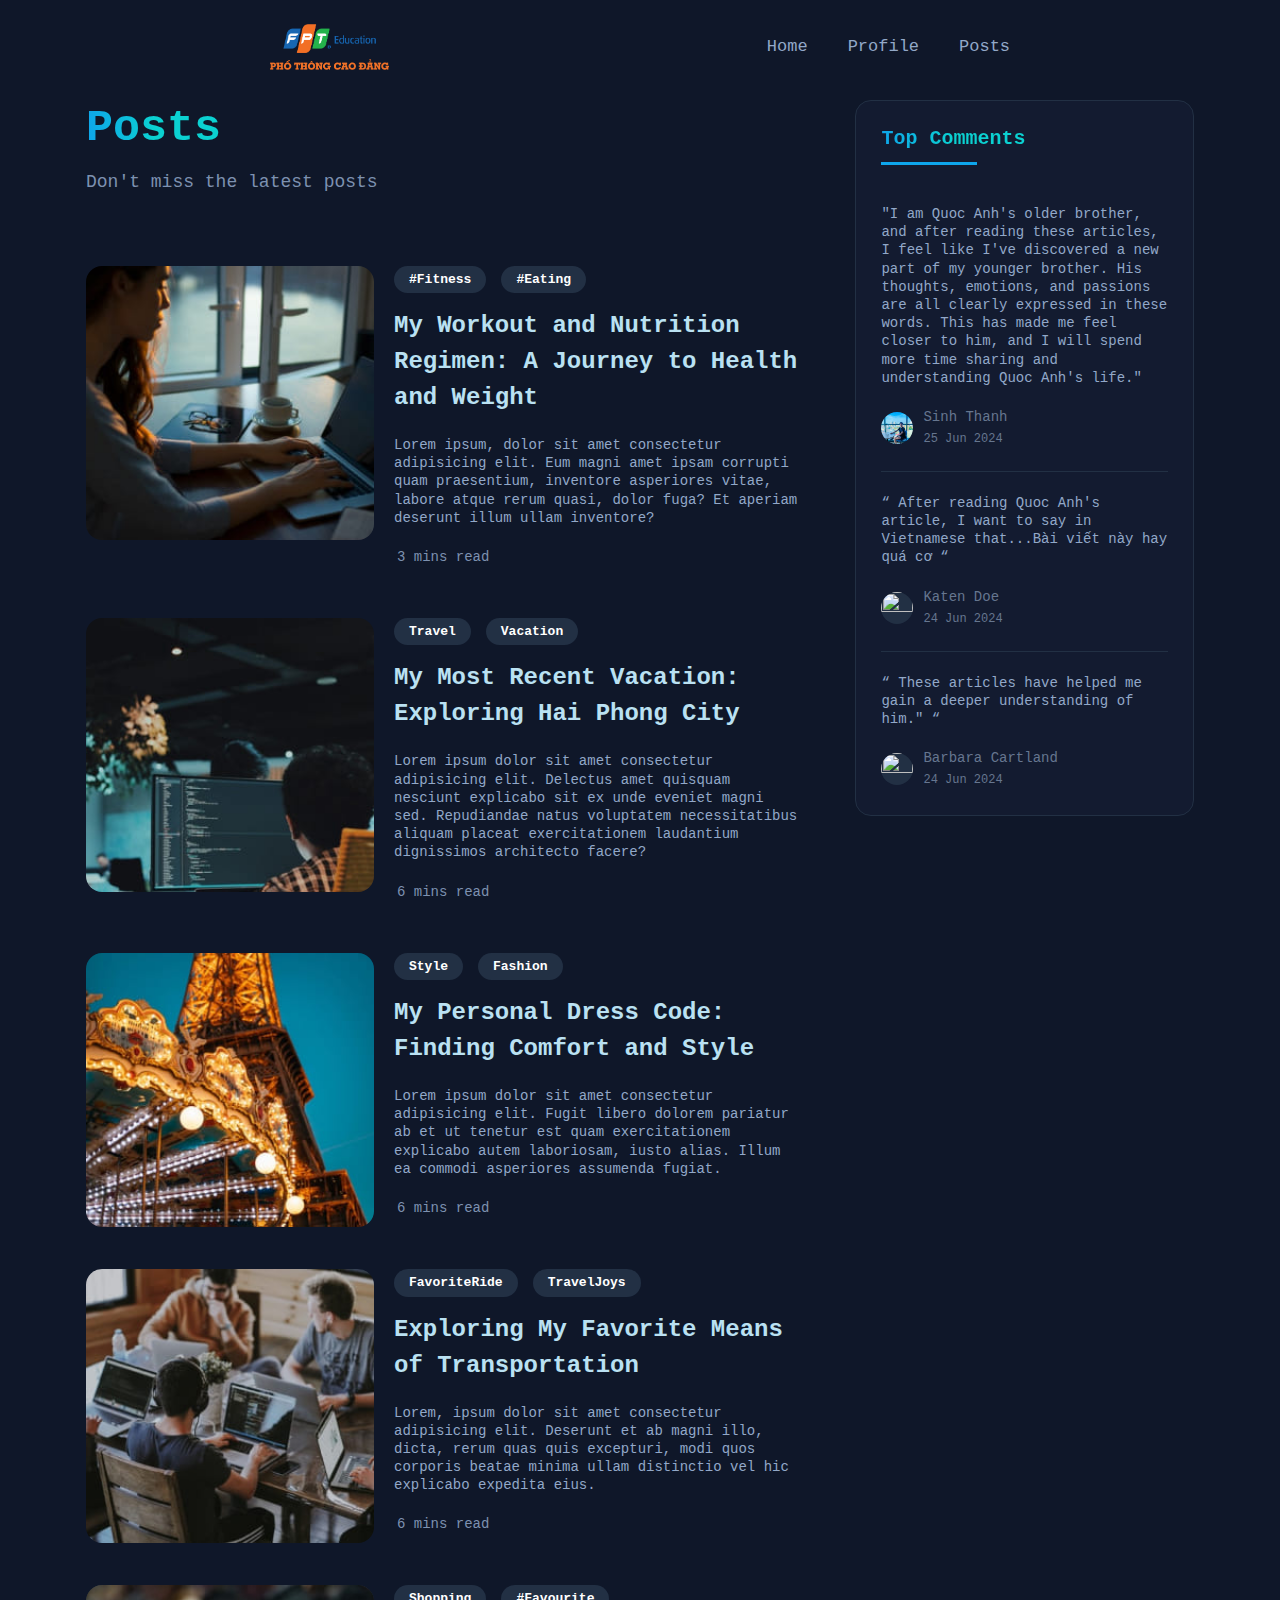
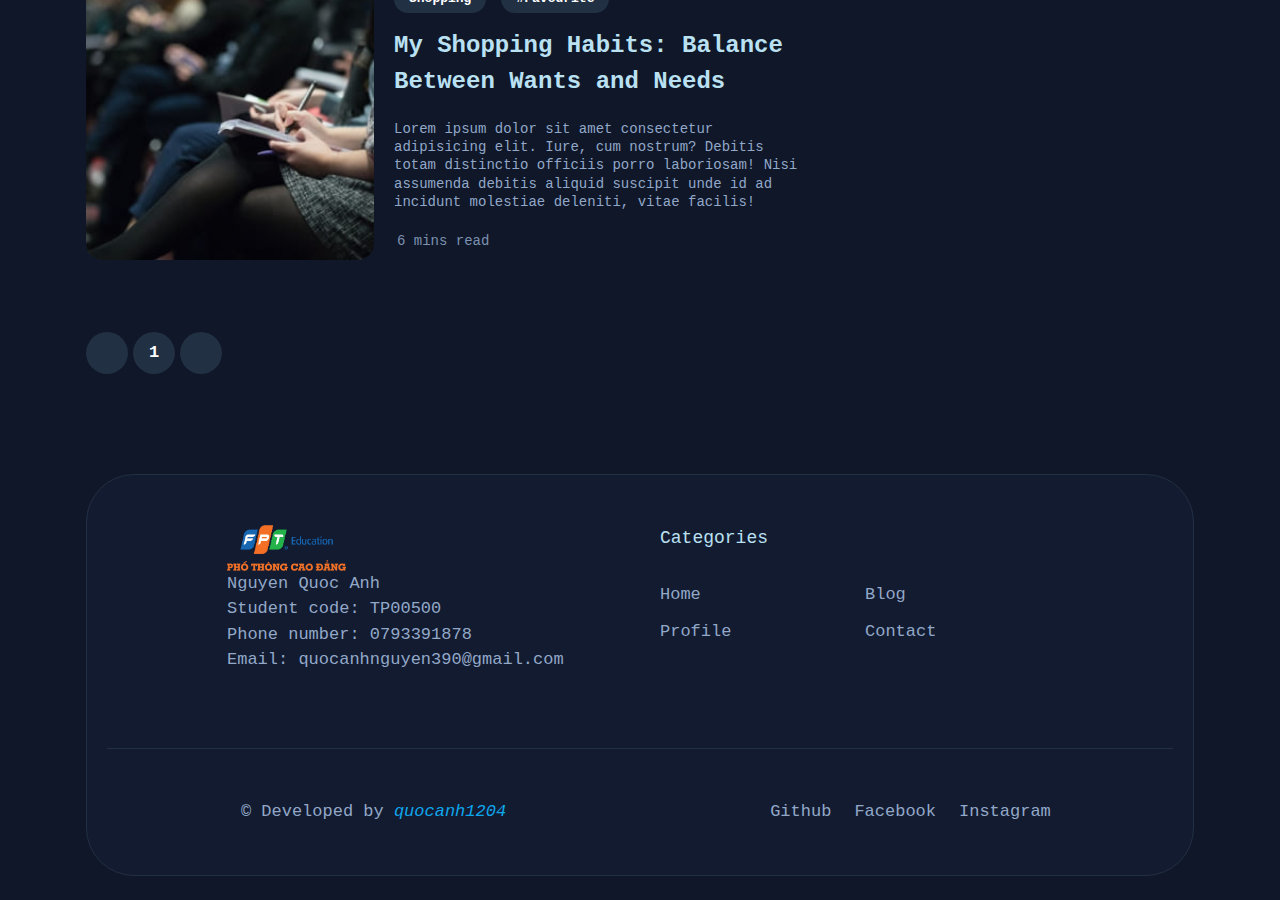
==== commit 8fc5755d: "Add files via upload" ====
--- a/page/posts.html
+++ b/page/posts.html
@@ -541,7 +541,6 @@
     <a href="#top" class="back-top-btn" aria-label="back to top" data-back-top-btn>
       <ion-icon name="arrow-up-outline" aria-hidden="true"></ion-icon>
     </a>
-    <script src="/assets/js/script.js"></script>
 
     <script type="module" src="https://unpkg.com/ionicons@5.5.2/dist/ionicons/ionicons.esm.js"></script>
     <script nomodule src="https://unpkg.com/ionicons@5.5.2/dist/ionicons/ionicons.js"></script>
--- a/assets/css/style.css
+++ b/assets/css/style.css
@@ -1,7 +1,3 @@
-/*-----------------------------------*\
-  #style.css
-\*-----------------------------------*/
-
 /**
  * copyright 2022 codewithsadee
  */
@@ -10,7 +6,8 @@
   #CUSTOM PROPERTY
 \*-----------------------------------*/
 
-:root {
+:root,
+:root.light {
   /**
    * COLORS
    */
@@ -51,7 +48,7 @@
    */
 
   /** Font family */
-  --fontFamily-noto_sans: "Noto Sans", sans-serif;
+  --fontFamily-noto_sans: "Ubuntu Sans Mono", monospace;
 
   /** Font size */
   --fontSize-1: 2.9rem;
